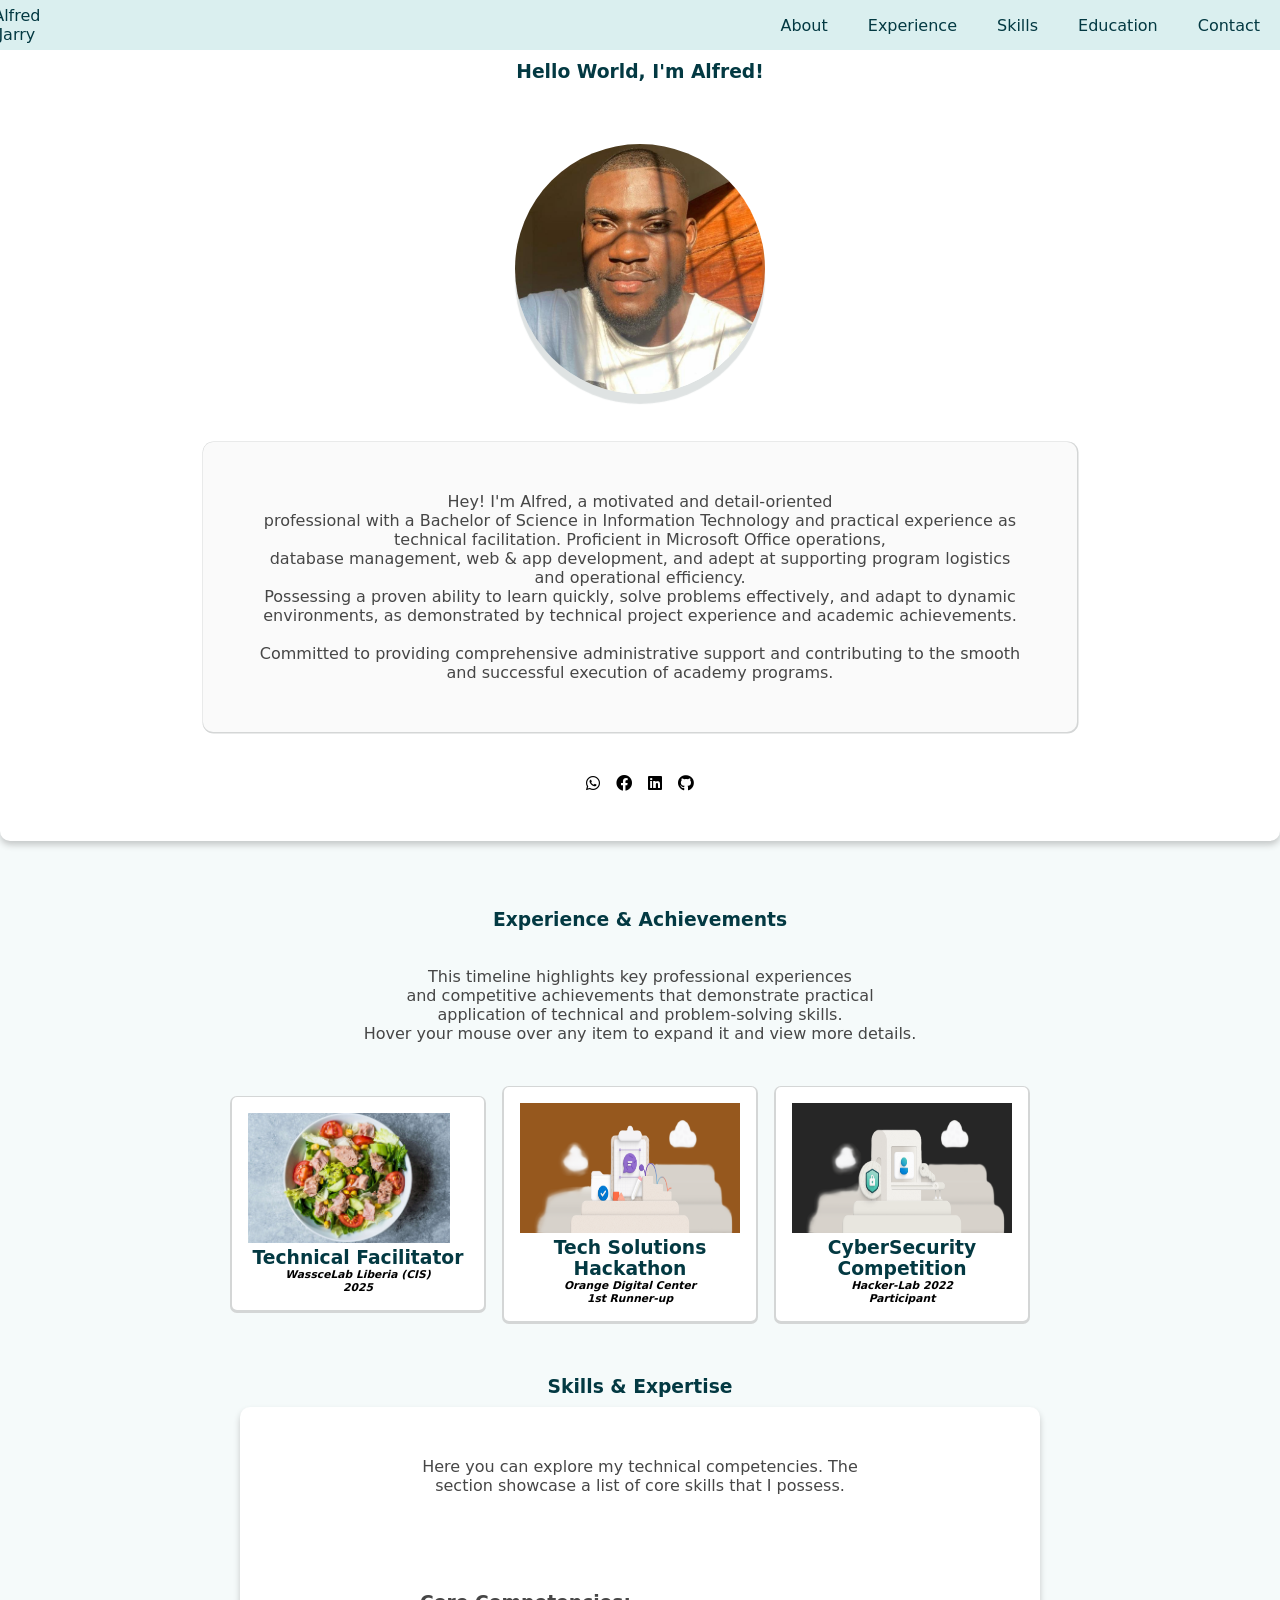
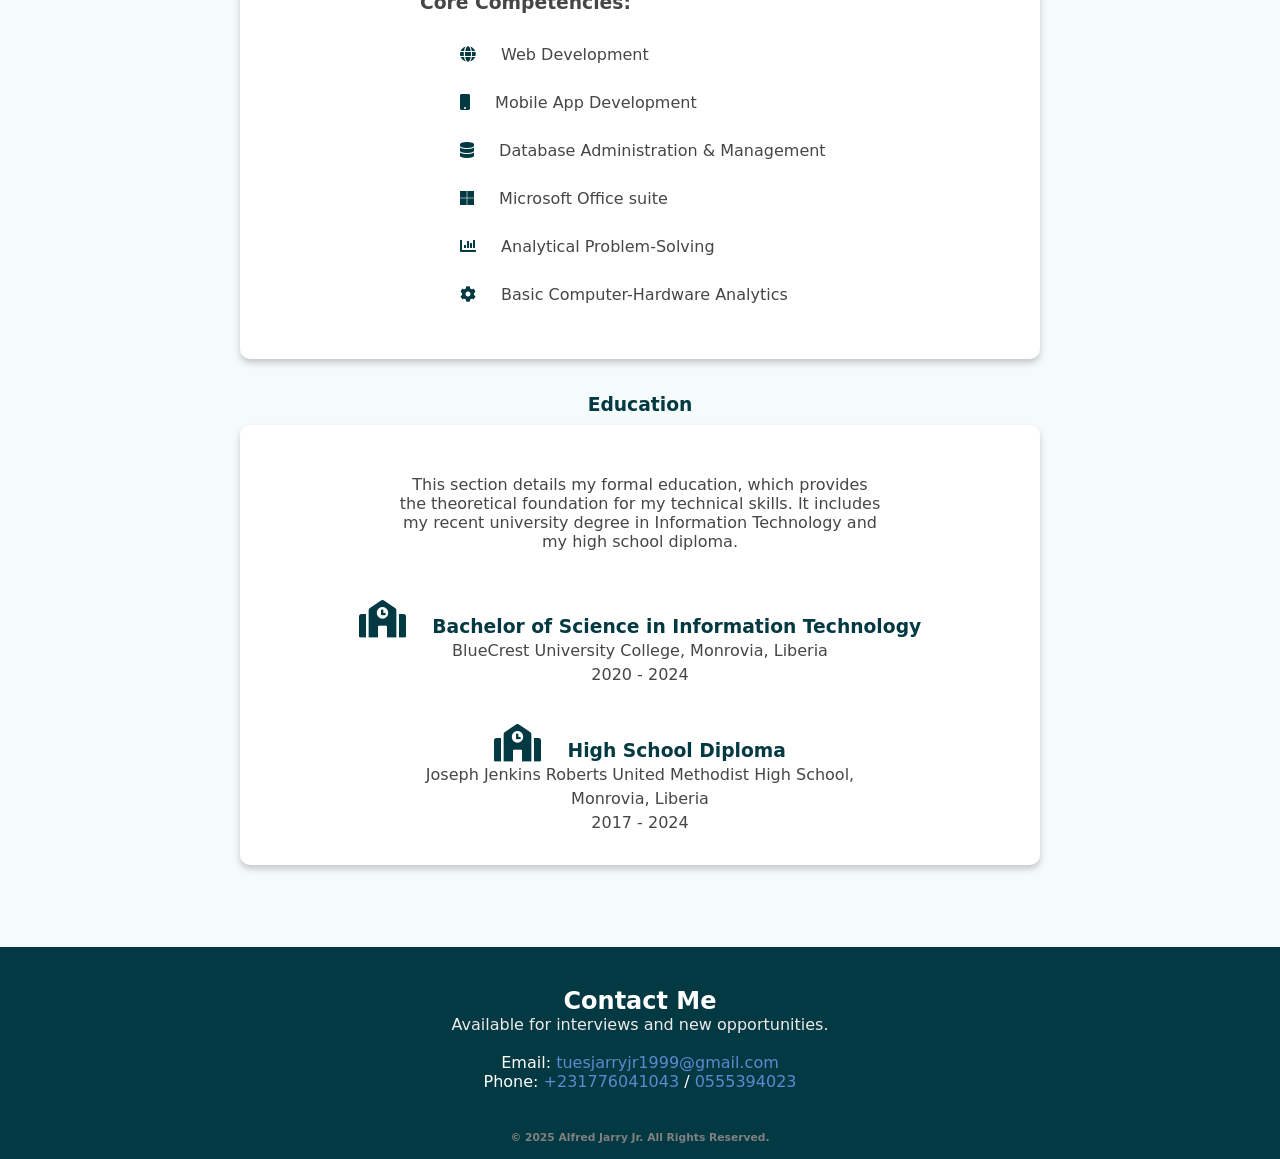
==== index.html @ 2bc93d09 "index.html" ====
<!DOCTYPE html>
<html lang="en">
<head>
    <meta charset="UTF-8">
    <meta name="viewport" content="width=device-width, initial-scale=1.0">
    <title>W3</title>
    <link rel="stylesheet" href="css/all.min.css"> 
    <link rel="stylesheet" href="css/fontawesome.min.css">
    <link rel="stylesheet" href="W3school.css">
</head>
<body>

    <nav>
        <a href="my-name-nav">Alfred Jarry </a>
        <a href="#">About</a>
        <a href="#">Experience</a>
        <a href="#">Skills</a>
        <a href="#">Education</a>
        <a href="#">Contact</a>
        <span></span>
    </nav>


        <!--Header division-->
<div class="abt">
     <h3 class="about-h3">Hello World, I'm Alfred!</h3>
 <img class="bio-img" src="AJ5.jpg" alt="AJ">

                <!--My Bio division-->
 <p class="my-bio">Hey! I'm Alfred, a motivated and detail-oriented <br> professional with a Bachelor of Science in Information Technology and practical experience as technical facilitation. Proficient in Microsoft Office operations, <br> database management, web & app development, and adept at supporting program logistics and operational efficiency. <br> Possessing a proven ability to learn quickly, solve problems effectively, and adapt to dynamic environments, as demonstrated by technical project experience and academic achievements. <br> <br> Committed to providing comprehensive administrative support and contributing to the smooth and successful execution of academy programs. 
 </p><br>

    <!--Social Icons division-->
 <div class="about-social-apps">
<i class="fab fa-whatsapp"></i>
<i class="fab fa-facebook"></i>
<i class="fab fa-linkedin"></i>
<i class="fab fa-github"></i> </div>
 </div>


 <div id="experience-division">
    
      <!--Experience division-->  
 <div class="exp"> 
    <h3 class="experience-h3">Experience & Achievements</h3>
    <p class="soft-ware">This timeline highlights key professional experiences <br> and competitive achievements that demonstrate practical <br> application of technical and problem-solving skills. <br> Hover your mouse over any item to expand it and view more details.</p>
</div><br><br><br><br>

<div class="experience-card-border">
<!--Experience-Cards division-->
<div class="experience-cards">

        <!--Experience-Card-1 division-->
    <div class="experience-card-1">
        <img src="Recipe.jpeg" alt="Developer">
    </div>
    <div class="e-card-1-details">
        <h3>Technical Facilitator</h3>
        <h6><i>WassceLab Liberia (CIS) <br> 2025</i></h6>
        <p>Developed strong analytical and organizational skills essential for data monitoring and organization. <br> Adept at identifying technical issues, supporting system integrity, and ensuring operation efficiency.
        </p>
    </div>

</div>

<div class="experience-cards">

        <!--Experience-Card-1 division-->
    <div class="experience-card-1">
        <img src="CareerPath_FunctionalConsultant.png" alt="Developer">
    </div>
    <div class="e-card-1-details">
        <h3>Tech Solutions Hackathon</h3>
        <h6><i>Orange Digital Center <br> 1st Runner-up</i></h6>
        <p>Demonstrated innovative thinking and problem-solving abilities in a competitive environment,
        highlighting the capacity to develop robust solutions under pressure. 
        </p>
    </div>

</div>


<div class="experience-cards">

        <!--Experience-Card-1 division-->
    <div class="experience-card-1">
        <img src="CareerPath_IdentityAccessAdmin.png" alt="Developer">
    </div>
    <div class="e-card-1-details">
        <h3>CyberSecurity Competition</h3>
        <h6><i>Hacker-Lab 2022 <br> Participant</i></h6>
        <p>Showcased proactive engagement with cybersecurity challenges and a commitment to staying abreast of industry best practices in a competitive, hands-on environment. 
        </p>
    </div>

</div>
    </div>
</div>
 </div>


  <div class="skills"> 
    <h3 class="skills-h3">Skills & Expertise</h3>
   </div><br><br>
   

<div class="skills-social-apps">
     <p class="sub-text">Here you can explore my technical competencies. The section showcase a list of core skills that I possess.   

        <div class="skills-details"> <h3>Core Competencies:</h3>
    <ul>
        <li><i class="fas fa-globe"></i> Web Development</li>
        <li><i class="fas fa-mobile"></i> Mobile App Development</li>
        <li><i class="fas fa-database"></i> Database Administration & Management</li>
        <li><i class="fab fa-microsoft"></i> Microsoft Office suite</li>
        <li><i class="fas fa-chart-bar"></i> Analytical Problem-Solving</li>
        <li><i class="fas fa-cog"></i> Basic Computer-Hardware Analytics </li>
    </ul></div>
 </div>
 </div>


  <div class="skills"> 
    <h3 class="skills-h3">Education</h3>
   </div><br><br>

   <div class="skills-social-apps">
     <p class="sub-text">This section details my formal education, which provides the theoretical foundation for my technical skills. It includes my recent university degree in Information Technology and my high school diploma.


        <div class="edu-details"> 

            <div class="edu-bsc"> 
    <h3><span><i class="fas fa-school fa-2x"></i></span> Bachelor of Science in Information Technology</h3>
    <p> BlueCrest University College, Monrovia, Liberia <br>2020 - 2024</p>
     
 </div>
 <br> <br>

 <div class="edu-hsc"> 
    <h3><span><i class="fas fa-school fa-2x"></i></span> High School Diploma</h3>
    <p> Joseph Jenkins Roberts United Methodist High School, <br> Monrovia, Liberia <br>2017 - 2024</p>
    
 </div>
        </div>
         
 </div>


 <footer class="contact-info">
    <div class="contact">
        <h2>Contact Me</h2>
        <p>Available for  interviews and new opportunities.</p>
        <br>
        Email: <span>tuesjarryjr1999@gmail.com</span> <br>
        Phone: <span>+231776041043 </span> / <span> 0555394023</span>
        <h6>© 2025 Alfred Jarry Jr. All Rights Reserved.</h6>
    </div>
 </footer>


</body>
</html>
---- W3school.css ----
*{
    margin: 0;
    
}
body{
    background: #f5fafa;
    font-family: system-ui,'Segoe UI', Roboto, Oxygen, Ubuntu, Cantarell, 'Open Sans', 'Helvetica Neue', sans-serif;
}


:root{
    --box-shadow:2px 2px 3px 3px rgba(0,0,0,0.2);
    --paragraph-color: rgb(70,70,70);
    --header-color: rgb(3, 57,66);
}



nav{
    left: 0;
    top: 0;
    display: flex;
    justify-content: right;
    align-items: center;
    position: fixed;
    width: 100%;
    z-index: 1000;
    height: 50px;
    background-color: rgba(209, 235, 236, 0.8); 
}
nav a{
    display: flex;
    text-align: center;
    font-size: 1em;
    font-weight: 500;
    color: rgb(3, 57, 66);
    text-decoration: none;
    padding: 0 20px;
}
nav a[href="my-name-nav"] {
    color: rgb(3, 57, 66);
    padding-right: 45rem;
}

.abt {
    box-shadow: 0px 4px 6px #c6c9c9;
    transform: translateY(-2em);
    border-radius: 10px;
    max-width: 100%;
    margin-left: 0%;
    background: white;
}


.experience-h3{
    color: var(--header-color);
    text-align: center;
    line-height: 5em;
}

.soft-ware{
    text-align: center;
    color: rgb(70, 70, 70);
    display: block;
    justify-content: center;
    width: 60.5%;
    margin-left: auto;
    margin-right: auto;
}


.about-h3{
    color: var(--header-color);
    text-align: center;
    line-height: 13rem;
}



.bio-img {
    box-shadow: 0 10px 1px rgba(220, 224, 224, 0.904);
    transform: translateY(-2em);
  display: block;
  margin-left: auto;
  margin-right: auto;
  width: 50%; 
  object-fit:cover;
  border-radius: 50%;
  height: 250px;
  width: 250px;
}

.my-bio{
    color: rgb(70, 70, 70);
    display: block;
    justify-content: center;
    width: 60.5%;
    margin-left: auto;
    margin-right: auto;
    padding: 50px;
    box-shadow: 0.5px 0.5px 0.5px 1px #d4d6d6;
    transform: translateY(1em);
    background-color: rgb(250, 250, 250);
    border-radius: 10px;
}



.about-social-apps {
    display: flex;
    justify-content: center;
    align-items: center;
    column-gap: 1em;
    padding-top: 40.01px;
}

.abt{
    align-items: center;
    padding-bottom: 50px;
}




.experience-cards{
    box-shadow: 0px 1px 0px 2px #d4d6d6;
    transform: translateY(-2em);
    border-radius: 5px;
    width: 220px;
    background-color: white;
    padding: 1em;
    margin-right: 20px;
    margin-bottom: 20px;
}

.experience-card-1 img{
    border-radius: initial;
     max-width: 100%;
     height:130px;
    
}

.e-card-1-details > h3,h6,p{
    text-align: center;
}

.e-card-1-details>p{
    line-height: 1em;
    color: rgb(70, 70, 70);
    display: none;
    
}

.experience-cards:hover .e-card-1-details >p {
    display: flex;
    cursor: pointer;
}

.e-card-1-details > h3{
    color: var(--header-color)
}




.experience-card-border{
    justify-content: center;
    align-items: center;
    position: relative;
    display: flex;
}



.skills-h3{
    text-align: center;
    line-height: 1.5em;
    color: var(--header-color);
}

.sub-text{
    text-align: center;
    color: rgb(70, 70, 70);
    display: block;
    justify-content: center;
    width: 60.5%;
    margin-left: auto;
    margin-right: auto;
}


.skills-details>h3{
    line-height: 3em;
    color: var(--paragraph-color);
}

.skills-social-apps{
    margin-left: 50px;
    margin-top: 20px;
}


.skills-social-apps>p{
    padding-top: 10px;
}

.skills-social-apps{
    box-shadow: 0px 4px 6px #c6c9c9;
    transform: translateY(-2em);
    border-radius: 10px;
    max-width: 100%;
    margin-left: 0%;
    background: white;
}


.skills-details{
    margin-top: 80px;
    padding-left: 180px;
    padding-bottom: 40px;
    list-style: none;
}

.skills-details>ul{
    list-style: none;
}

.skills-details li{
     line-height: 3em;
     color: var(--paragraph-color);
}

.skills-details li > i{
    padding-right: 20px;
    color: var(--header-color);
}



.edu-bsc, .edu-hsc {
     text-align: center;
     justify-content: start;
     align-items: center;
    line-height: 1.5em;
    color: var(--header-color);
}

.edu-bsc p, .edu-hsc p {
    color: var(--paragraph-color);
}


.edu-details {
    padding-top: 50px;
    padding-bottom: 30px;
}


.skills-social-apps .sub-text{
    padding-top: 50px;
}

.edu-bsc span i, .edu-hsc span i {

    padding-right: 20px;
}

.skills-social-apps {
    width: 800px;
    display: block;
    margin: auto;
}


.contact-info {
    text-align: center;
    background: var(--header-color);
    color: white;
    padding-top: 40px;
    padding-bottom: 15px;
    margin-top: 50px;
}

.contact p, .contact h6 {
    color: rgb(238, 235, 235);
}

.contact span {
    color: rgb(91, 138, 207);
}

.contact h6{
    padding-top: 40px;
    color: grey;
}
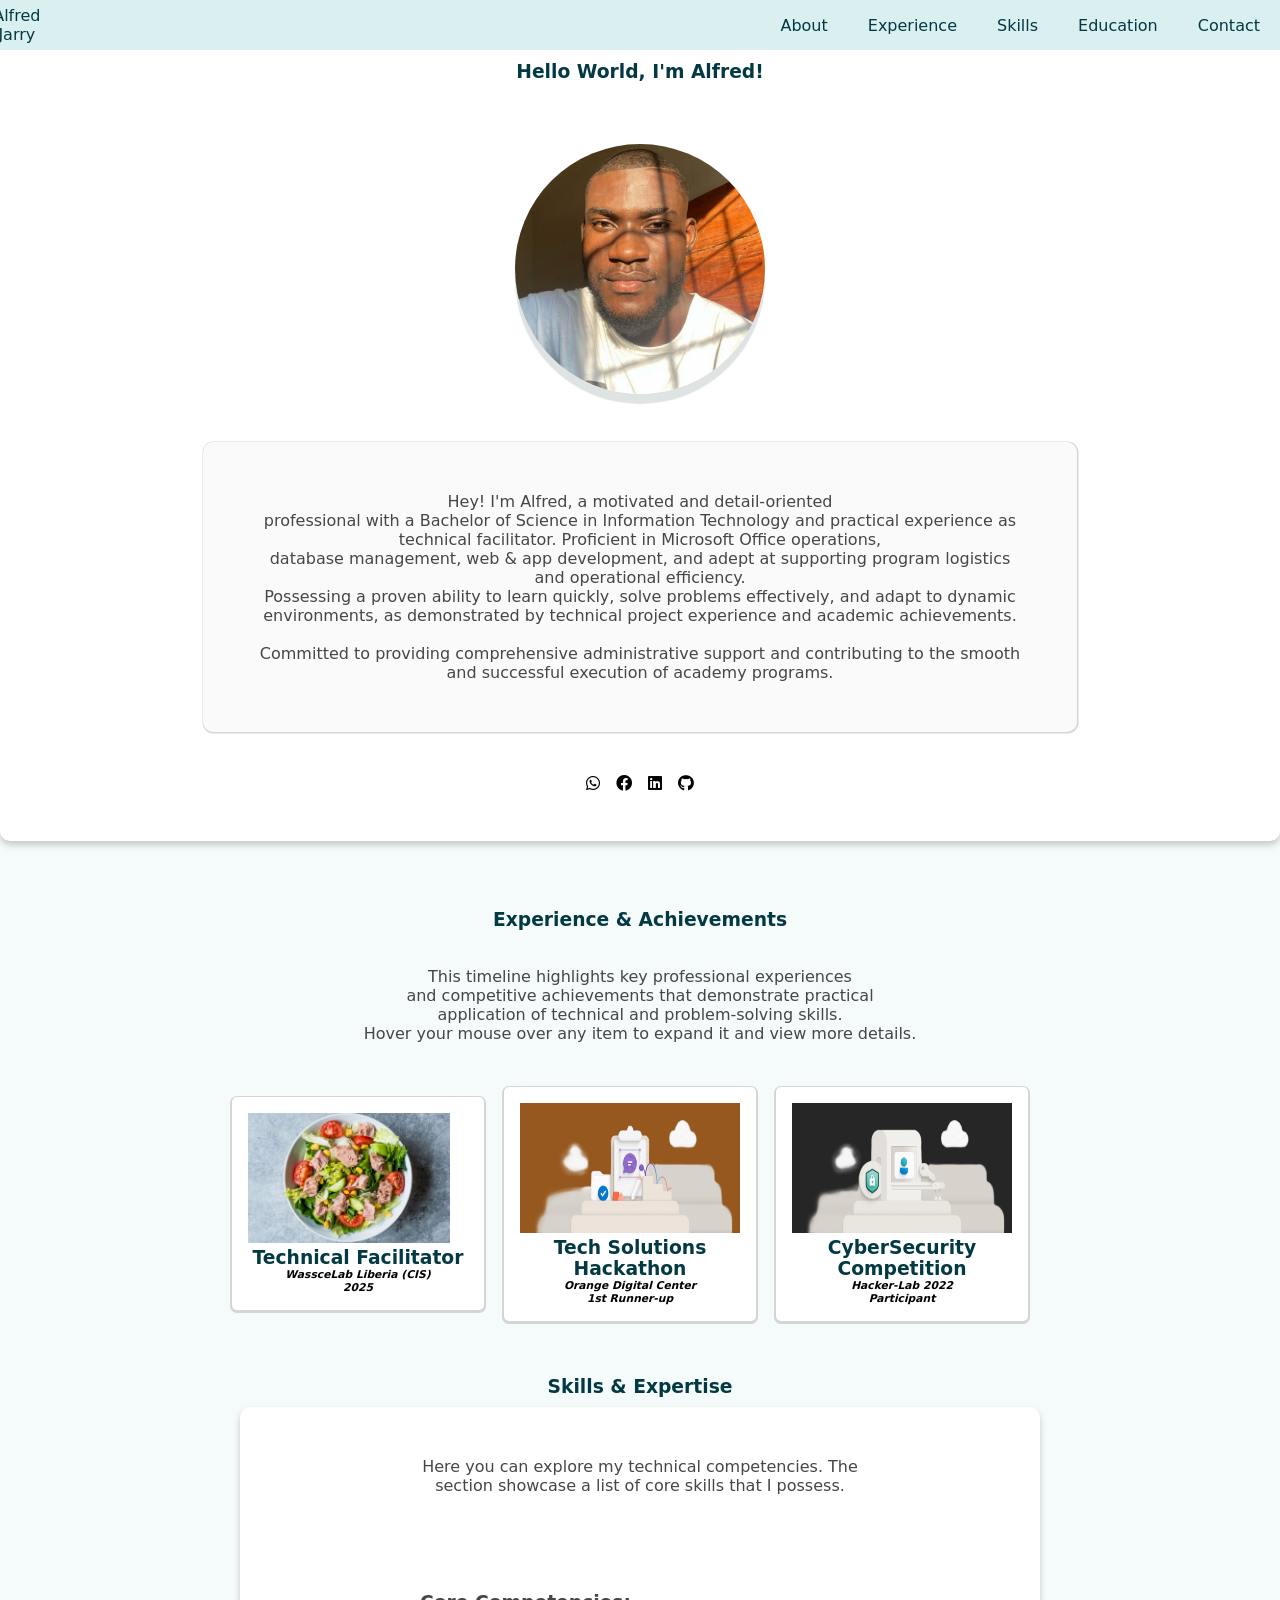
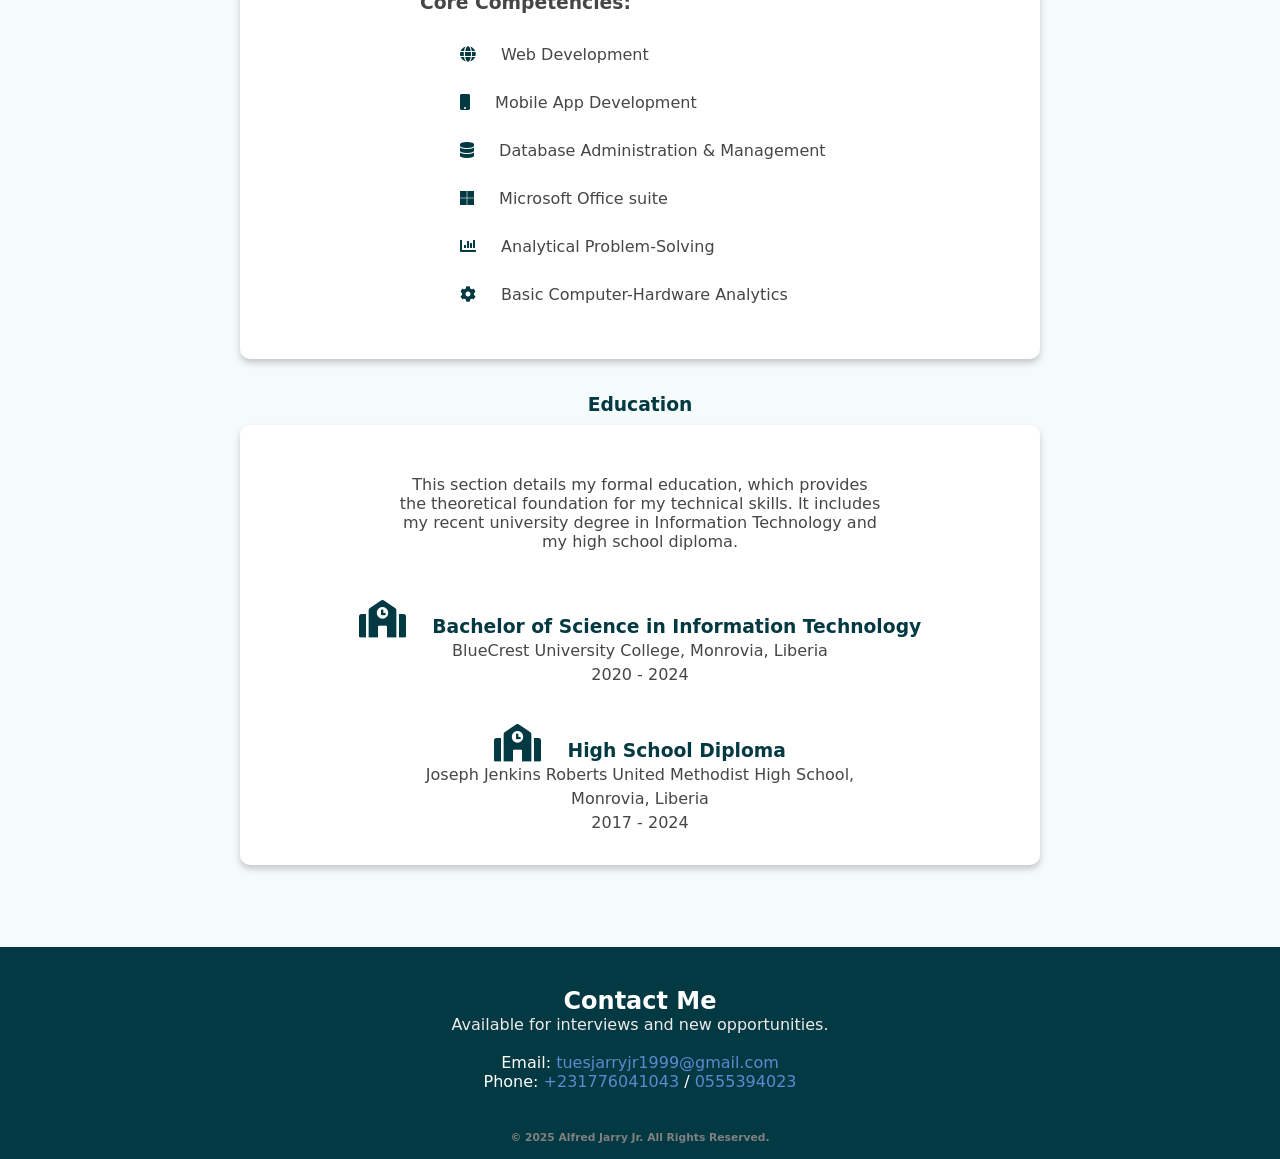
==== commit 15896302: "Update index.html" ====
--- a/index.html
+++ b/index.html
@@ -27,7 +27,7 @@
  <img class="bio-img" src="AJ5.jpg" alt="AJ">
 
                 <!--My Bio division-->
- <p class="my-bio">Hey! I'm Alfred, a motivated and detail-oriented <br> professional with a Bachelor of Science in Information Technology and practical experience as technical facilitation. Proficient in Microsoft Office operations, <br> database management, web & app development, and adept at supporting program logistics and operational efficiency. <br> Possessing a proven ability to learn quickly, solve problems effectively, and adapt to dynamic environments, as demonstrated by technical project experience and academic achievements. <br> <br> Committed to providing comprehensive administrative support and contributing to the smooth and successful execution of academy programs. 
+ <p class="my-bio">Hey! I'm Alfred, a motivated and detail-oriented <br> professional with a Bachelor of Science in Information Technology and practical experience as technical facilitator. Proficient in Microsoft Office operations, <br> database management, web & app development, and adept at supporting program logistics and operational efficiency. <br> Possessing a proven ability to learn quickly, solve problems effectively, and adapt to dynamic environments, as demonstrated by technical project experience and academic achievements. <br> <br> Committed to providing comprehensive administrative support and contributing to the smooth and successful execution of academy programs. 
  </p><br>
 
     <!--Social Icons division-->
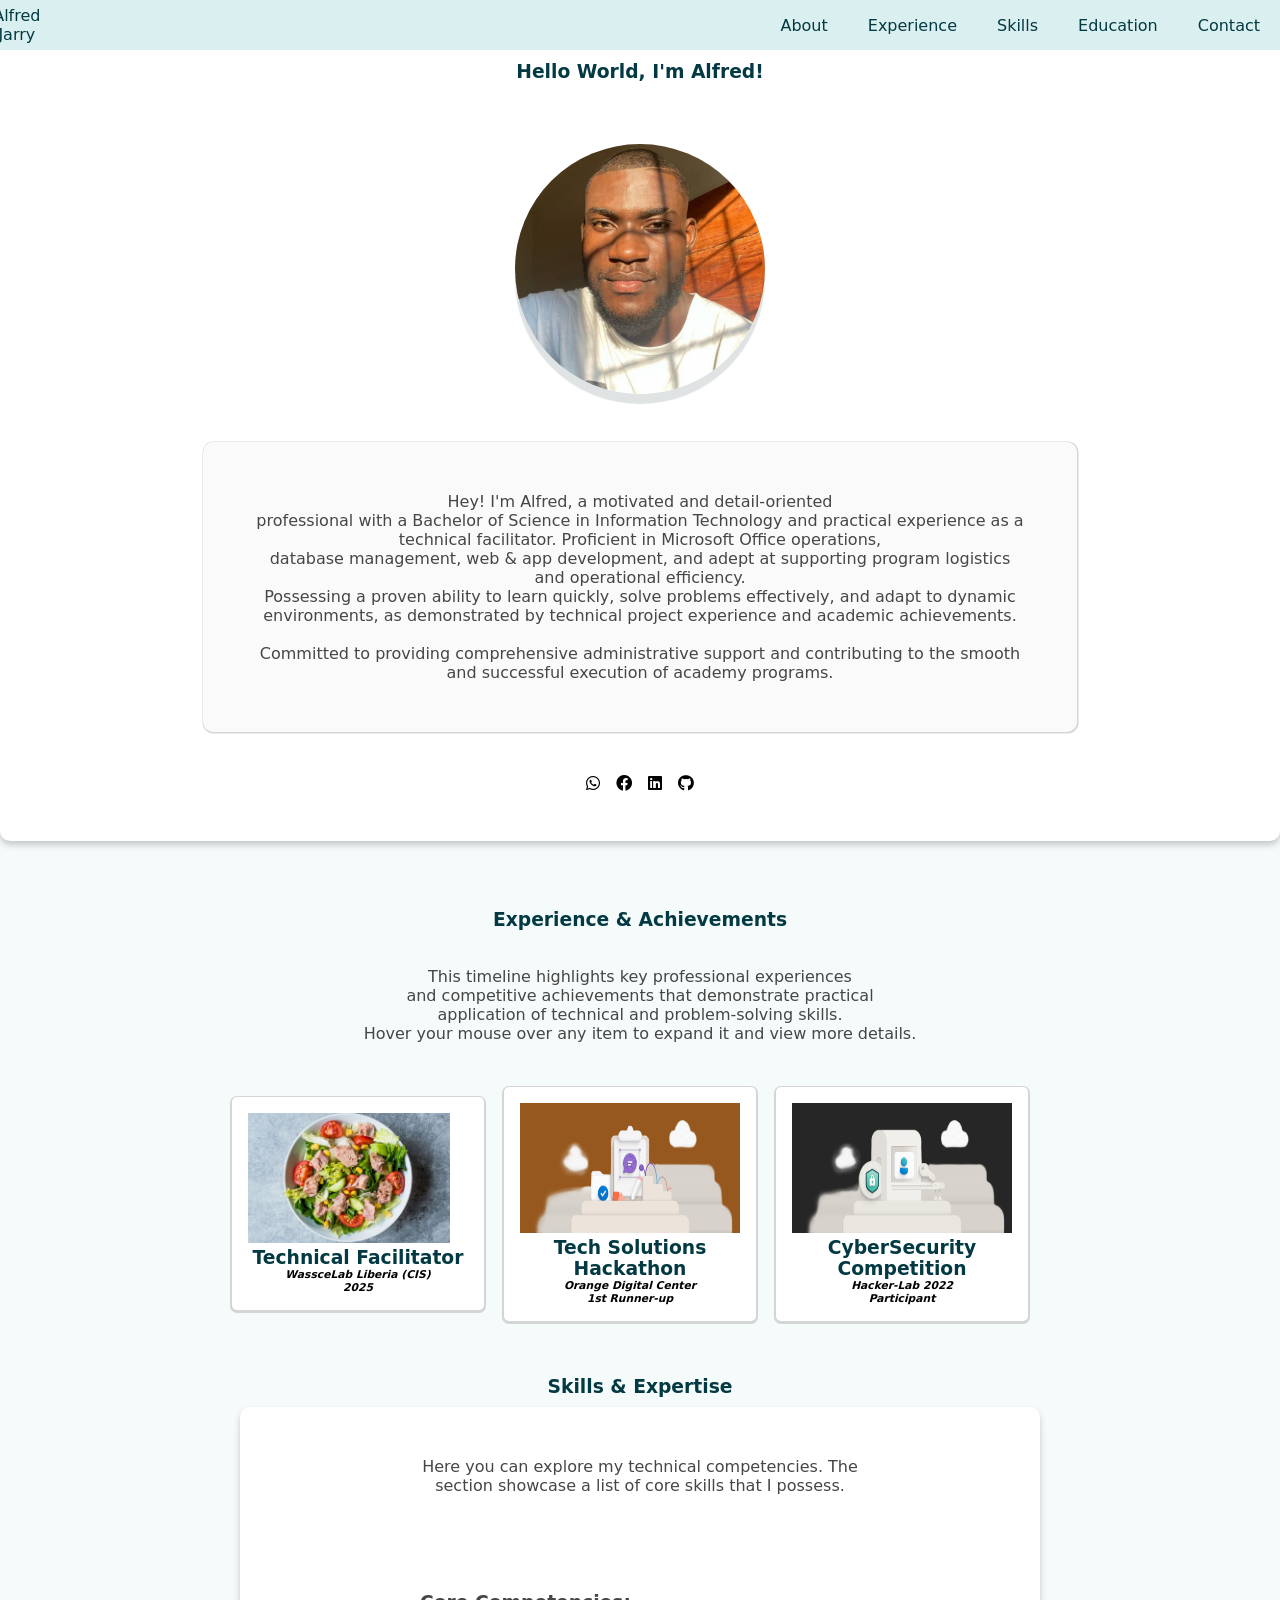
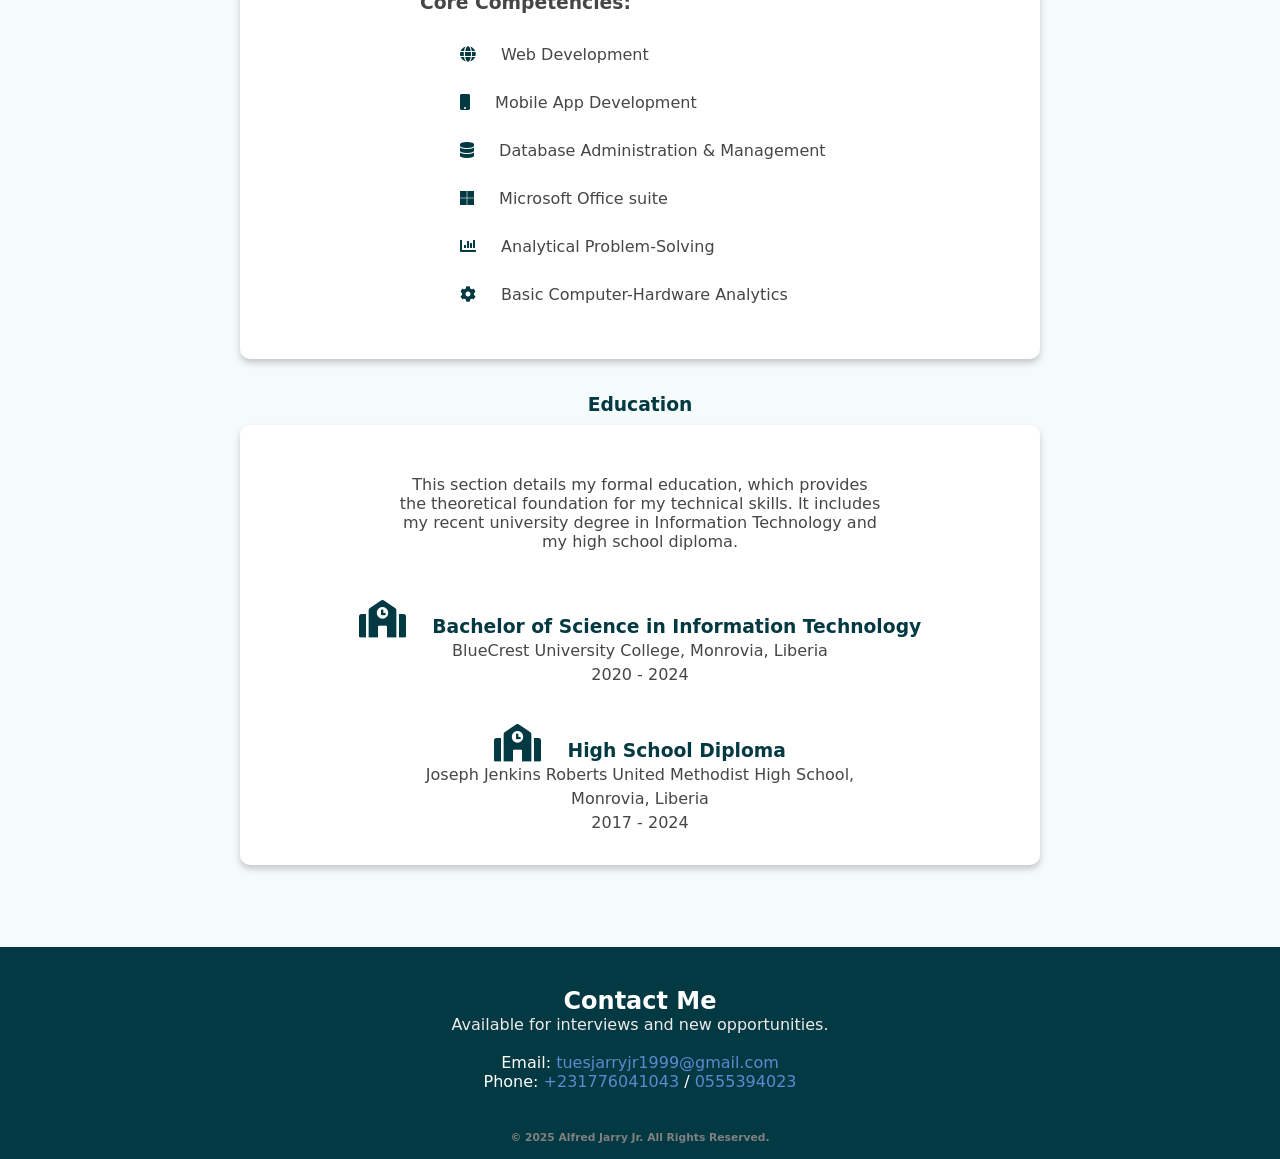
==== commit a4171c15: "Update index.html" ====
--- a/index.html
+++ b/index.html
@@ -27,7 +27,7 @@
  <img class="bio-img" src="AJ5.jpg" alt="AJ">
 
                 <!--My Bio division-->
- <p class="my-bio">Hey! I'm Alfred, a motivated and detail-oriented <br> professional with a Bachelor of Science in Information Technology and practical experience as technical facilitator. Proficient in Microsoft Office operations, <br> database management, web & app development, and adept at supporting program logistics and operational efficiency. <br> Possessing a proven ability to learn quickly, solve problems effectively, and adapt to dynamic environments, as demonstrated by technical project experience and academic achievements. <br> <br> Committed to providing comprehensive administrative support and contributing to the smooth and successful execution of academy programs. 
+ <p class="my-bio">Hey! I'm Alfred, a motivated and detail-oriented <br> professional with a Bachelor of Science in Information Technology and practical experience as a technical facilitator. Proficient in Microsoft Office operations, <br> database management, web & app development, and adept at supporting program logistics and operational efficiency. <br> Possessing a proven ability to learn quickly, solve problems effectively, and adapt to dynamic environments, as demonstrated by technical project experience and academic achievements. <br> <br> Committed to providing comprehensive administrative support and contributing to the smooth and successful execution of academy programs. 
  </p><br>
 
     <!--Social Icons division-->
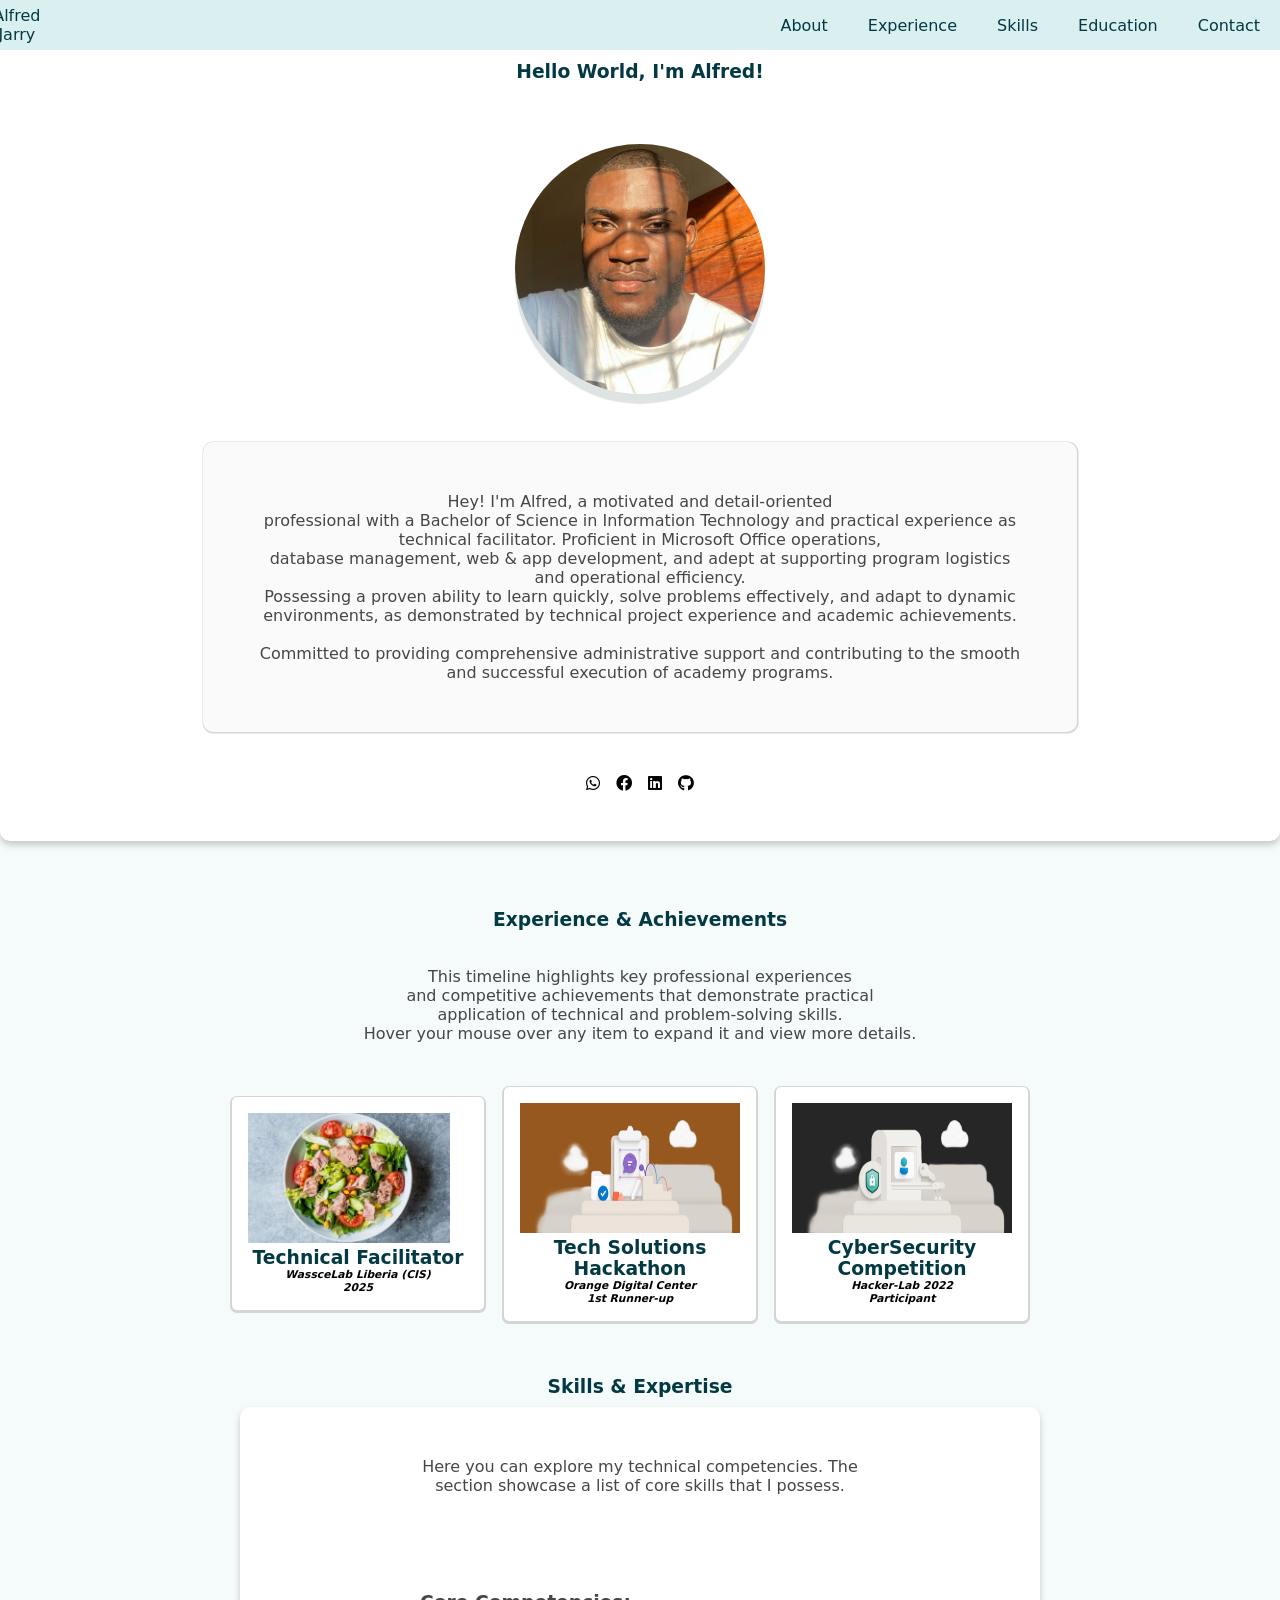
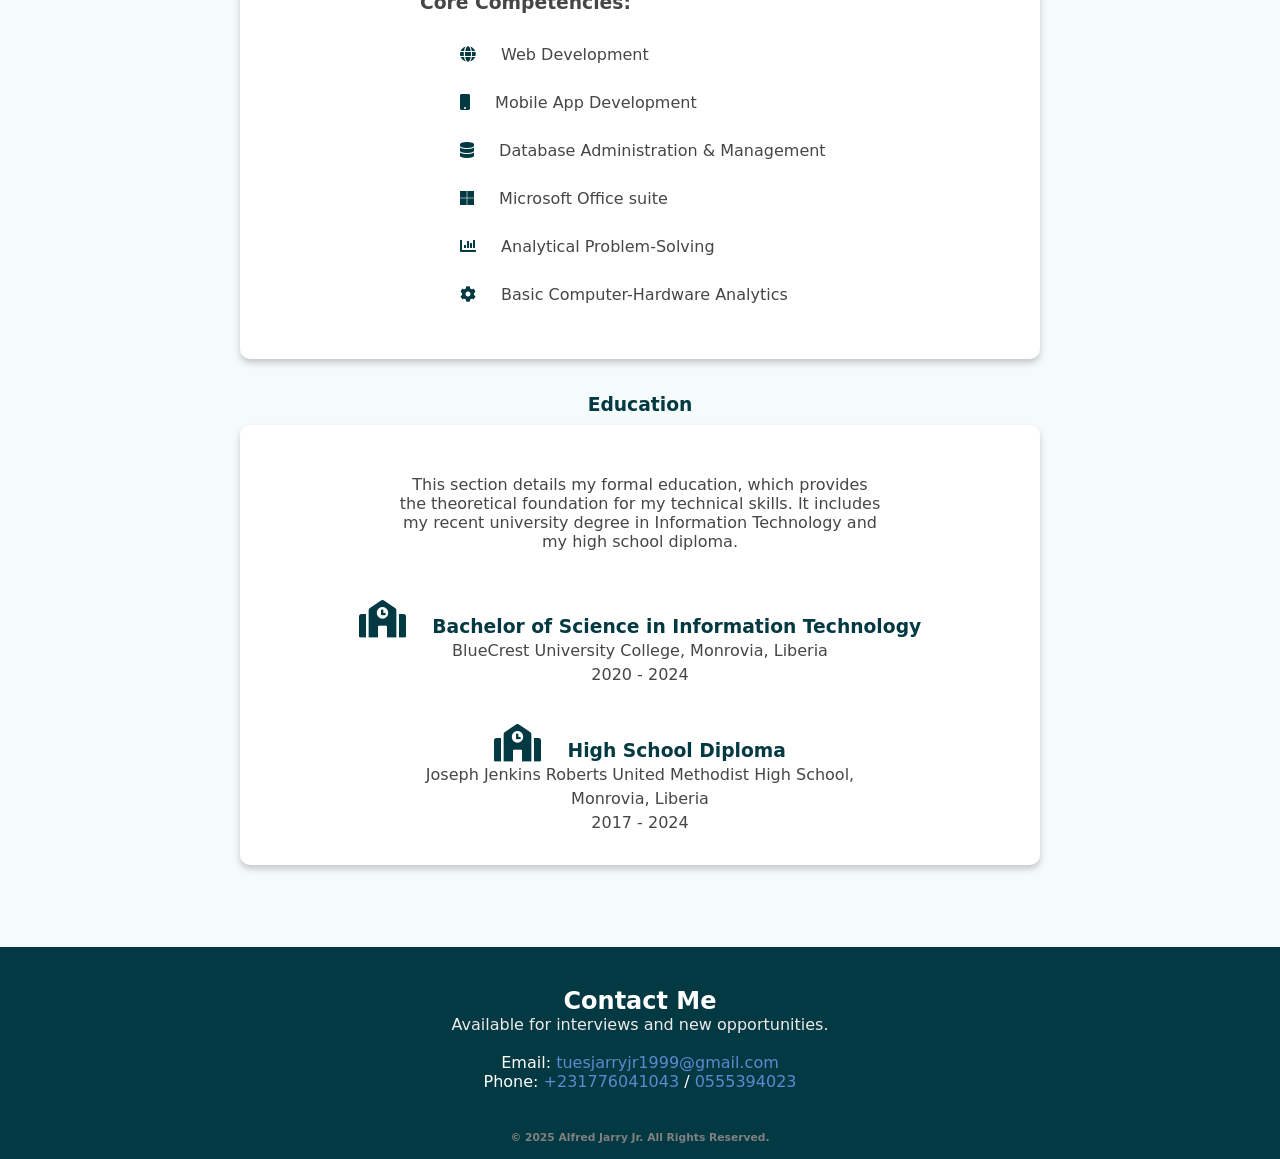
==== commit d1be5040: "updated index.html" ====
--- a/index.html
+++ b/index.html
@@ -27,7 +27,7 @@
  <img class="bio-img" src="AJ5.jpg" alt="AJ">
 
                 <!--My Bio division-->
- <p class="my-bio">Hey! I'm Alfred, a motivated and detail-oriented <br> professional with a Bachelor of Science in Information Technology and practical experience as a technical facilitator. Proficient in Microsoft Office operations, <br> database management, web & app development, and adept at supporting program logistics and operational efficiency. <br> Possessing a proven ability to learn quickly, solve problems effectively, and adapt to dynamic environments, as demonstrated by technical project experience and academic achievements. <br> <br> Committed to providing comprehensive administrative support and contributing to the smooth and successful execution of academy programs. 
+ <p class="my-bio">Hey! I'm Alfred, a motivated and detail-oriented <br> professional with a Bachelor of Science in Information Technology and practical experience as  technical facilitator. Proficient in Microsoft Office operations, <br> database management, web & app development, and adept at supporting program logistics and operational efficiency. <br> Possessing a proven ability to learn quickly, solve problems effectively, and adapt to dynamic environments, as demonstrated by technical project experience and academic achievements. <br> <br> Committed to providing comprehensive administrative support and contributing to the smooth and successful execution of academy programs. 
  </p><br>
 
     <!--Social Icons division-->
